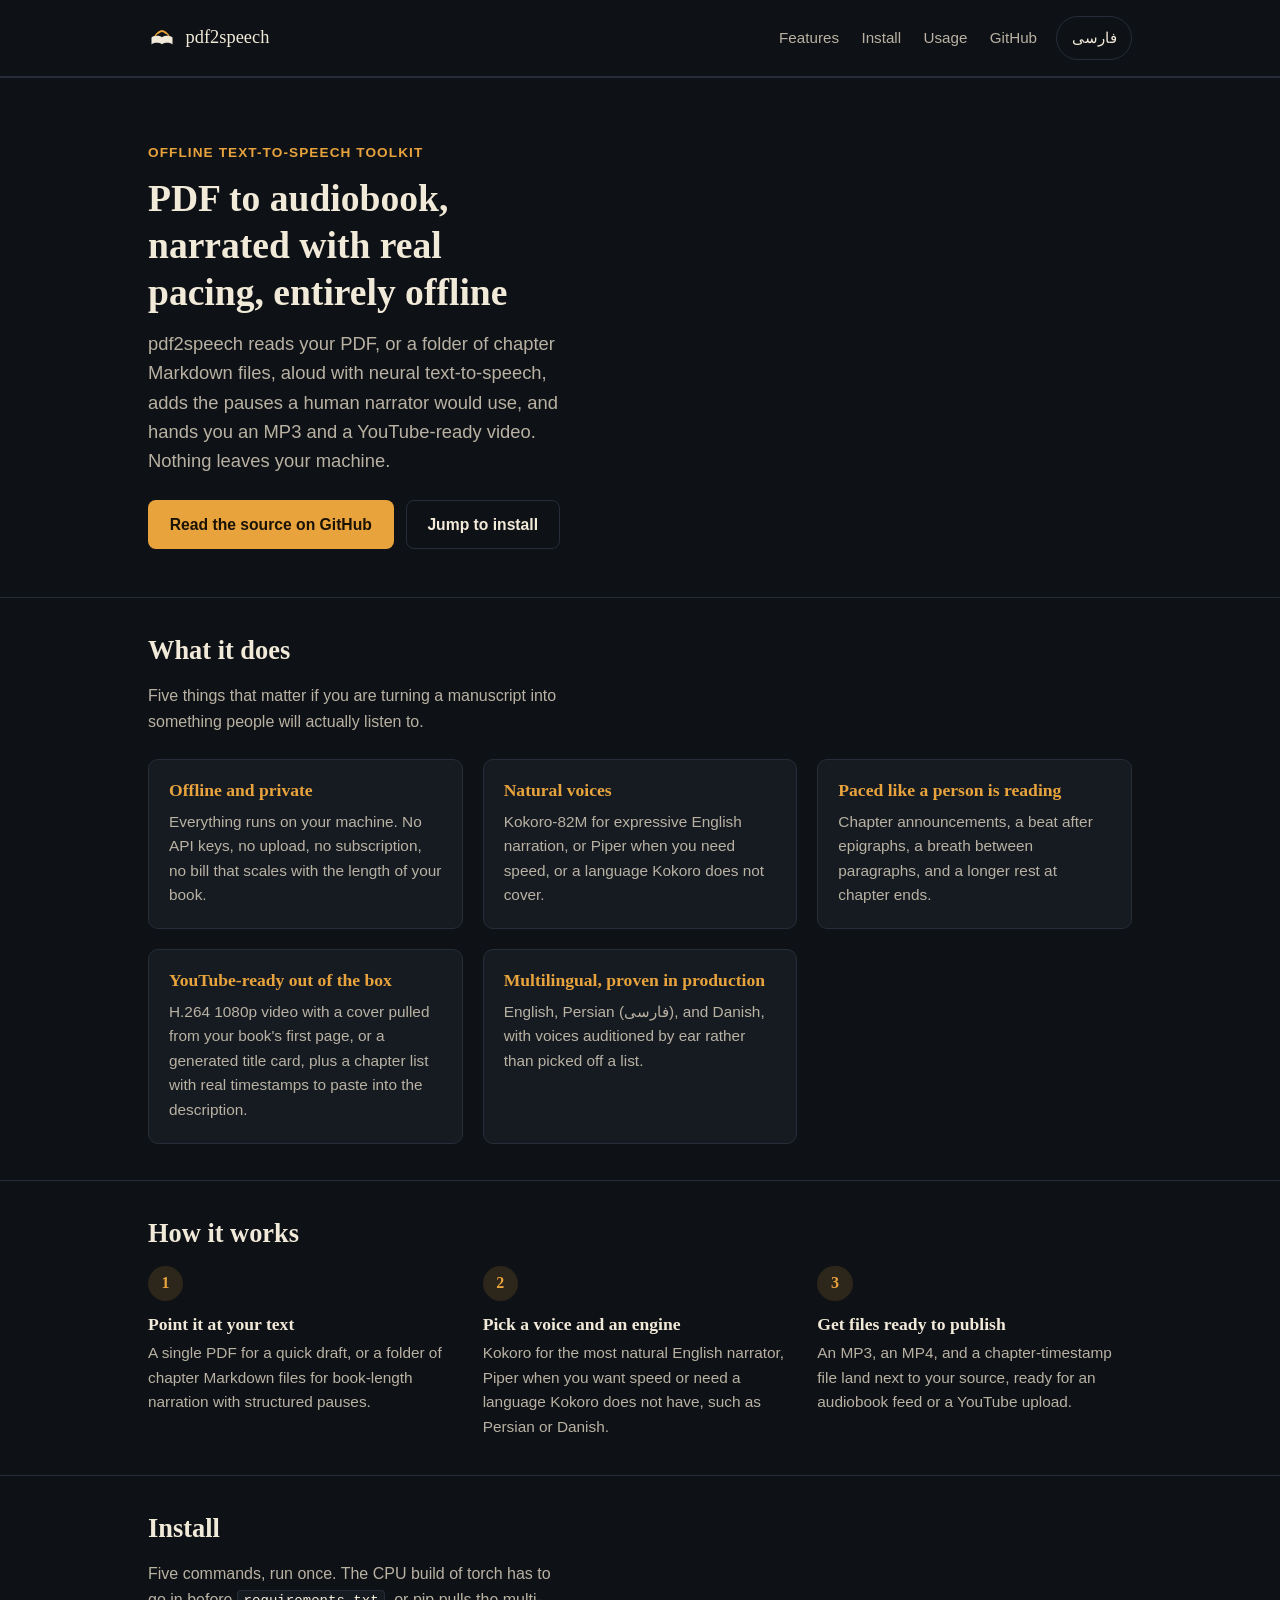
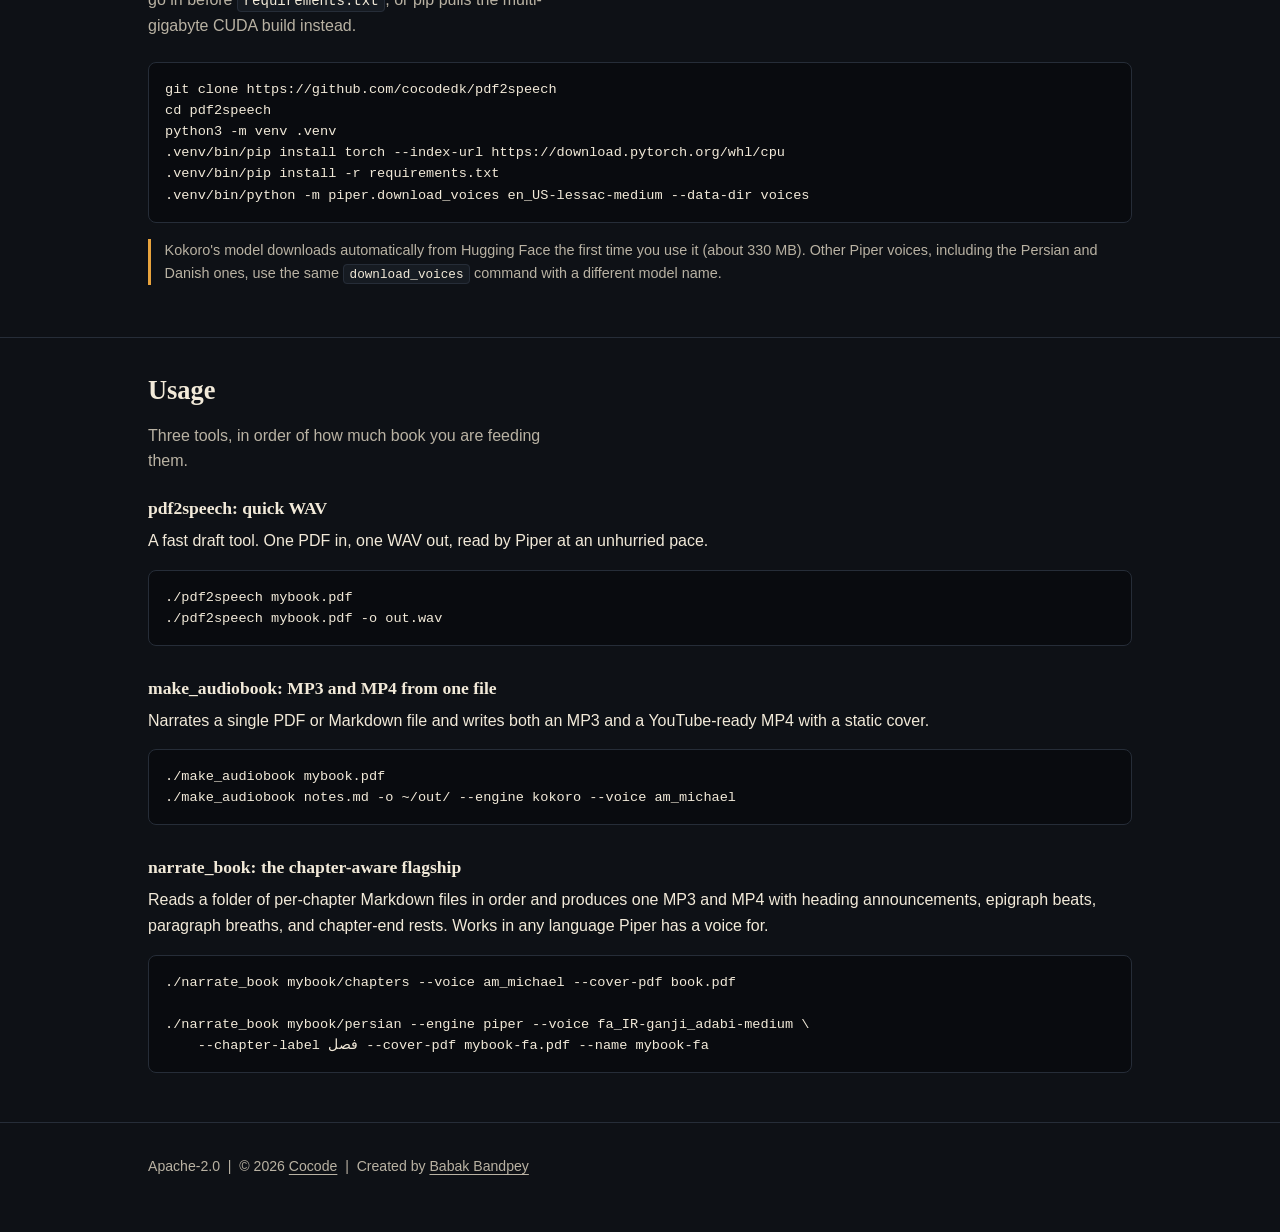
==== website/index.html @ 81193bbe "feat: add full GitHub infrastructure CI with pytest+ruff, manual release workflow, bilingual GitHub " ====
<!--
  SEO notes (pdf2speech, English page)
  Primary keyword:   PDF to audiobook converter (offline)
  Secondary keywords: offline text-to-speech, neural TTS, Kokoro-82M, Piper TTS,
                       YouTube audiobook video, chapter-aware narration,
                       Persian text to speech, Danish text to speech,
                       local / self-hosted TTS tool
  Search intent:     Informational-to-transactional. Developers, indie authors,
                      and self-publishers who want to turn a PDF or a folder of
                      chapter Markdown into a narrated audiobook and a
                      YouTube-ready video, running entirely on their own
                      machine, without a cloud TTS subscription or API key.
-->
<!doctype html>
<html lang="en">
<head>
<meta charset="UTF-8">
<meta name="viewport" content="width=device-width, initial-scale=1">
<title>PDF to Audiobook Converter: Offline, Chapter-Aware TTS</title>
<meta name="description" content="pdf2speech converts a PDF or chapter Markdown into an audiobook MP3 and a YouTube-ready MP4, narrated offline with Kokoro and Piper neural voices.">
<meta name="robots" content="index,follow">
<link rel="canonical" href="https://cocodedk.github.io/pdf2speech/">
<link rel="alternate" hreflang="en" href="https://cocodedk.github.io/pdf2speech/">
<link rel="alternate" hreflang="fa" href="https://cocodedk.github.io/pdf2speech/fa/">
<link rel="alternate" hreflang="x-default" href="https://cocodedk.github.io/pdf2speech/">
<link rel="icon" href="favicon.svg" type="image/svg+xml">
<link rel="stylesheet" href="styles.css">

<meta property="og:type" content="website">
<meta property="og:site_name" content="pdf2speech">
<meta property="og:title" content="PDF to Audiobook Converter: Offline, Chapter-Aware TTS">
<meta property="og:description" content="pdf2speech converts a PDF or chapter Markdown into an audiobook MP3 and a YouTube-ready MP4, narrated offline with Kokoro and Piper neural voices.">
<meta property="og:url" content="https://cocodedk.github.io/pdf2speech/">
<meta property="og:image" content="https://cocodedk.github.io/pdf2speech/og.png">
<meta property="og:image:width" content="1200">
<meta property="og:image:height" content="630">
<meta property="og:image:alt" content="pdf2speech: an open book with a sound wave rising from it">
<meta property="og:locale" content="en_US">
<meta property="og:locale:alternate" content="fa_IR">

<meta name="twitter:card" content="summary_large_image">
<meta name="twitter:title" content="PDF to Audiobook Converter: Offline, Chapter-Aware TTS">
<meta name="twitter:description" content="pdf2speech converts a PDF or chapter Markdown into an audiobook MP3 and a YouTube-ready MP4, narrated offline with Kokoro and Piper neural voices.">
<meta name="twitter:image" content="https://cocodedk.github.io/pdf2speech/og.png">

<script type="application/ld+json">
{
  "@context": "https://schema.org",
  "@type": "SoftwareApplication",
  "name": "pdf2speech",
  "alternateName": "narrate_book",
  "description": "Offline toolkit that converts a PDF or a folder of chapter Markdown files into a narrated audiobook MP3 and a YouTube-ready MP4, using local neural TTS (Kokoro-82M and Piper) with chapter-aware pacing.",
  "applicationCategory": "MultimediaApplication",
  "operatingSystem": "Linux, macOS",
  "url": "https://cocodedk.github.io/pdf2speech/",
  "codeRepository": "https://github.com/cocodedk/pdf2speech",
  "license": "https://www.apache.org/licenses/LICENSE-2.0",
  "offers": {
    "@type": "Offer",
    "price": "0",
    "priceCurrency": "USD"
  },
  "author": {
    "@type": "Person",
    "name": "Babak Bandpey",
    "url": "https://cocode.dk",
    "sameAs": [
      "https://linkedin.com/in/babakbandpey",
      "https://github.com/cocodedk"
    ]
  }
}
</script>
</head>
<body>

<header class="site">
  <div class="container">
    <a class="brand" href="./">
      <svg viewBox="0 0 64 64" aria-hidden="true"><rect width="64" height="64" rx="14" fill="#0e1116"/><path d="M32 30 C 24 25 12 26 8 31 L8 47 C 12 42 24 41 32 46 Z" fill="#f2ead9"/><path d="M32 30 C 40 25 52 26 56 31 L56 47 C 52 42 40 41 32 46 Z" fill="#f2ead9"/><path d="M23 21 Q 32 12 41 21" fill="none" stroke="#e8a33d" stroke-width="3.4" stroke-linecap="round"/><path d="M17 26 Q 32 6 47 26" fill="none" stroke="#e8a33d" stroke-width="3.4" stroke-linecap="round"/></svg>
      pdf2speech
    </a>
    <nav class="site-nav" aria-label="Primary">
      <a href="#features">Features</a>
      <a href="#install">Install</a>
      <a href="#usage">Usage</a>
      <a href="https://github.com/cocodedk/pdf2speech" target="_blank" rel="noreferrer">GitHub</a>
      <a href="fa/" class="lang-switch" hreflang="fa">فارسی</a>
    </nav>
  </div>
</header>

<main>

  <section class="hero">
    <div class="container">
      <p class="kicker">Offline text-to-speech toolkit</p>
      <h1>PDF to audiobook, narrated with real pacing, entirely offline</h1>
      <p class="lede">pdf2speech reads your PDF, or a folder of chapter Markdown files, aloud with neural text-to-speech, adds the pauses a human narrator would use, and hands you an MP3 and a YouTube-ready video. Nothing leaves your machine.</p>
      <div class="cta-row">
        <a class="btn btn-primary" href="https://github.com/cocodedk/pdf2speech" target="_blank" rel="noreferrer">Read the source on GitHub</a>
        <a class="btn btn-secondary" href="#install">Jump to install</a>
      </div>
    </div>
  </section>

  <section id="features">
    <div class="container">
      <h2>What it does</h2>
      <p class="section-intro">Five things that matter if you are turning a manuscript into something people will actually listen to.</p>
      <div class="feature-grid">
        <div class="feature">
          <h3>Offline and private</h3>
          <p>Everything runs on your machine. No API keys, no upload, no subscription, no bill that scales with the length of your book.</p>
        </div>
        <div class="feature">
          <h3>Natural voices</h3>
          <p>Kokoro-82M for expressive English narration, or Piper when you need speed, or a language Kokoro does not cover.</p>
        </div>
        <div class="feature">
          <h3>Paced like a person is reading</h3>
          <p>Chapter announcements, a beat after epigraphs, a breath between paragraphs, and a longer rest at chapter ends.</p>
        </div>
        <div class="feature">
          <h3>YouTube-ready out of the box</h3>
          <p>H.264 1080p video with a cover pulled from your book's first page, or a generated title card, plus a chapter list with real timestamps to paste into the description.</p>
        </div>
        <div class="feature">
          <h3>Multilingual, proven in production</h3>
          <p>English, Persian (فارسی), and Danish, with voices auditioned by ear rather than picked off a list.</p>
        </div>
      </div>
    </div>
  </section>

  <section id="how-it-works">
    <div class="container">
      <h2>How it works</h2>
      <ol class="steps">
        <li>
          <span class="num">1</span>
          <h3>Point it at your text</h3>
          <p>A single PDF for a quick draft, or a folder of chapter Markdown files for book-length narration with structured pauses.</p>
        </li>
        <li>
          <span class="num">2</span>
          <h3>Pick a voice and an engine</h3>
          <p>Kokoro for the most natural English narrator, Piper when you want speed or need a language Kokoro does not have, such as Persian or Danish.</p>
        </li>
        <li>
          <span class="num">3</span>
          <h3>Get files ready to publish</h3>
          <p>An MP3, an MP4, and a chapter-timestamp file land next to your source, ready for an audiobook feed or a YouTube upload.</p>
        </li>
      </ol>
    </div>
  </section>

  <section id="install">
    <div class="container">
      <h2>Install</h2>
      <p class="section-intro">Five commands, run once. The CPU build of torch has to go in before <code>requirements.txt</code>, or pip pulls the multi-gigabyte CUDA build instead.</p>
      <pre><code>git clone https://github.com/cocodedk/pdf2speech
cd pdf2speech
python3 -m venv .venv
.venv/bin/pip install torch --index-url https://download.pytorch.org/whl/cpu
.venv/bin/pip install -r requirements.txt
.venv/bin/python -m piper.download_voices en_US-lessac-medium --data-dir voices</code></pre>
      <p class="note">Kokoro's model downloads automatically from Hugging Face the first time you use it (about 330 MB). Other Piper voices, including the Persian and Danish ones, use the same <code>download_voices</code> command with a different model name.</p>
    </div>
  </section>

  <section id="usage">
    <div class="container">
      <h2>Usage</h2>
      <p class="section-intro">Three tools, in order of how much book you are feeding them.</p>

      <div class="usage-block">
        <h3>pdf2speech: quick WAV</h3>
        <p>A fast draft tool. One PDF in, one WAV out, read by Piper at an unhurried pace.</p>
        <pre><code>./pdf2speech mybook.pdf
./pdf2speech mybook.pdf -o out.wav</code></pre>
      </div>

      <div class="usage-block">
        <h3>make_audiobook: MP3 and MP4 from one file</h3>
        <p>Narrates a single PDF or Markdown file and writes both an MP3 and a YouTube-ready MP4 with a static cover.</p>
        <pre><code>./make_audiobook mybook.pdf
./make_audiobook notes.md -o ~/out/ --engine kokoro --voice am_michael</code></pre>
      </div>

      <div class="usage-block">
        <h3>narrate_book: the chapter-aware flagship</h3>
        <p>Reads a folder of per-chapter Markdown files in order and produces one MP3 and MP4 with heading announcements, epigraph beats, paragraph breaths, and chapter-end rests. Works in any language Piper has a voice for.</p>
        <pre><code>./narrate_book mybook/chapters --voice am_michael --cover-pdf book.pdf

./narrate_book mybook/persian --engine piper --voice fa_IR-ganji_adabi-medium \
    --chapter-label فصل --cover-pdf mybook-fa.pdf --name mybook-fa</code></pre>
      </div>
    </div>
  </section>

</main>

<footer class="site">
  <div class="container">
    <p>Apache-2.0 &nbsp;|&nbsp; © 2026 <a href="https://cocode.dk" target="_blank" rel="noreferrer">Cocode</a> &nbsp;|&nbsp; Created by <a href="https://linkedin.com/in/babakbandpey" target="_blank" rel="noreferrer">Babak Bandpey</a></p>
  </div>
</footer>

</body>
</html>
---- website/styles.css ----
/*
  pdf2speech - shared stylesheet (EN + FA)
  Identity: "a book that speaks". Deep ink background, one warm amber
  accent, soft cream text. Serif headings, system sans body.
  Mobile-first: base styles target ~360px; min-width layers at
  640 / 768 / 1024px. [dir="rtl"] holds the Persian overrides.
*/

:root {
  --ink: #0e1116;
  --ink-raised: #161b22;
  --ink-line: #262d38;
  --amber: #e8a33d;
  --amber-soft: rgba(232, 163, 61, 0.14);
  --cream: #f2ead9;
  --cream-dim: #b9b2a3;
  --serif: Georgia, "Times New Roman", Cambria, serif;
  --sans: -apple-system, BlinkMacSystemFont, "Segoe UI", Roboto, Helvetica,
    Arial, sans-serif;
  --mono: ui-monospace, SFMono-Regular, Menlo, Consolas, "Liberation Mono",
    monospace;
  --max: 46rem;
}

* {
  box-sizing: border-box;
}

html {
  -webkit-text-size-adjust: 100%;
}

body {
  margin: 0;
  background: var(--ink);
  color: var(--cream);
  font-family: var(--sans);
  font-size: 16px;
  line-height: 1.6;
  overflow-x: hidden;
}

img,
svg {
  max-width: 100%;
  height: auto;
}

a {
  color: var(--amber);
  text-decoration-thickness: 1px;
  text-underline-offset: 3px;
}

a:hover,
a:focus-visible {
  text-decoration-thickness: 2px;
}

h1,
h2,
h3 {
  font-family: var(--serif);
  line-height: 1.25;
  color: var(--cream);
}

h1 {
  font-size: 1.9rem;
  margin: 0 0 0.75rem;
}

h2 {
  font-size: 1.4rem;
  margin: 0 0 1rem;
}

h3 {
  font-size: 1.1rem;
  margin: 0 0 0.5rem;
}

p {
  margin: 0 0 1rem;
}

.container {
  width: 100%;
  max-width: 64rem;
  margin: 0 auto;
  padding: 0 1.25rem;
}

/* ---------- header / nav ---------- */

header.site {
  border-bottom: 1px solid var(--ink-line);
  padding: 1rem 0;
}

header.site .container {
  display: flex;
  align-items: center;
  justify-content: space-between;
  gap: 0.75rem;
  flex-wrap: wrap;
}

.brand {
  display: flex;
  align-items: center;
  gap: 0.6rem;
  font-family: var(--serif);
  font-size: 1.15rem;
  color: var(--cream);
  text-decoration: none;
}

.brand img,
.brand svg {
  width: 28px;
  height: 28px;
  flex-shrink: 0;
}

nav.site-nav {
  display: flex;
  align-items: center;
  gap: 1rem;
  flex-wrap: wrap;
}

nav.site-nav a {
  color: var(--cream-dim);
  text-decoration: none;
  font-size: 0.95rem;
  padding: 0.4rem 0.2rem;
}

nav.site-nav a:hover,
nav.site-nav a:focus-visible {
  color: var(--amber);
}

.lang-switch {
  border: 1px solid var(--ink-line);
  border-radius: 999px;
  padding: 0.4rem 0.9rem !important;
  color: var(--cream) !important;
  min-height: 44px;
  display: inline-flex;
  align-items: center;
}

.lang-switch:hover,
.lang-switch:focus-visible {
  border-color: var(--amber);
  color: var(--amber) !important;
}

/* ---------- hero ---------- */

.hero {
  padding: 2.75rem 0 2.25rem;
}

.hero .kicker {
  color: var(--amber);
  font-size: 0.85rem;
  letter-spacing: 0.08em;
  text-transform: uppercase;
  font-weight: 600;
  margin: 0 0 0.75rem;
}

.hero h1 {
  max-width: 22ch;
}

.hero .lede {
  font-size: 1.05rem;
  color: var(--cream-dim);
  max-width: 42ch;
}

.cta-row {
  display: flex;
  flex-direction: column;
  gap: 0.75rem;
  margin-top: 1.5rem;
}

.btn {
  display: inline-flex;
  align-items: center;
  justify-content: center;
  min-height: 44px;
  padding: 0.7rem 1.3rem;
  border-radius: 8px;
  text-decoration: none;
  font-weight: 600;
  font-size: 0.98rem;
  border: 1px solid transparent;
}

.btn-primary {
  background: var(--amber);
  color: #1a1305;
}

.btn-primary:hover,
.btn-primary:focus-visible {
  background: #f0b054;
}

.btn-secondary {
  border-color: var(--ink-line);
  color: var(--cream);
}

.btn-secondary:hover,
.btn-secondary:focus-visible {
  border-color: var(--amber);
  color: var(--amber);
}

/* ---------- sections ---------- */

section {
  padding: 2.25rem 0;
  border-top: 1px solid var(--ink-line);
}

section .section-intro {
  color: var(--cream-dim);
  max-width: 46ch;
  margin: 0 0 1.5rem;
}

/* ---------- feature grid ---------- */

.feature-grid {
  display: grid;
  grid-template-columns: 1fr;
  gap: 1.25rem;
}

.feature {
  background: var(--ink-raised);
  border: 1px solid var(--ink-line);
  border-radius: 10px;
  padding: 1.25rem;
}

.feature h3 {
  color: var(--amber);
}

.feature p {
  color: var(--cream-dim);
  margin: 0;
  font-size: 0.96rem;
}

/* ---------- steps ---------- */

.steps {
  list-style: none;
  margin: 0;
  padding: 0;
  display: grid;
  grid-template-columns: 1fr;
  gap: 1.25rem;
  counter-reset: step;
}

.steps li {
  position: relative;
  padding-inline-start: 3rem;
}

.steps .num {
  position: absolute;
  inset-inline-start: 0;
  top: 0;
  width: 2.2rem;
  height: 2.2rem;
  border-radius: 50%;
  background: var(--amber-soft);
  color: var(--amber);
  font-family: var(--serif);
  font-weight: 700;
  display: flex;
  align-items: center;
  justify-content: center;
  font-size: 1rem;
}

.steps h3 {
  margin-bottom: 0.35rem;
}

.steps p {
  color: var(--cream-dim);
  margin: 0;
  font-size: 0.96rem;
}

/* ---------- code blocks ---------- */

pre {
  background: #090b0f;
  border: 1px solid var(--ink-line);
  border-radius: 8px;
  padding: 1rem;
  overflow-x: auto;
  font-size: 0.85rem;
  line-height: 1.55;
  -webkit-overflow-scrolling: touch;
}

code {
  font-family: var(--mono);
  color: var(--cream);
}

p code,
li code {
  background: var(--ink-raised);
  border: 1px solid var(--ink-line);
  border-radius: 4px;
  padding: 0.1rem 0.35rem;
  font-size: 0.88em;
}

.note {
  font-size: 0.9rem;
  color: var(--cream-dim);
  border-inline-start: 3px solid var(--amber);
  padding-inline-start: 0.85rem;
  margin: 1rem 0;
}

.usage-block {
  margin-bottom: 2rem;
}

.usage-block:last-child {
  margin-bottom: 0;
}

/* ---------- footer ---------- */

footer.site {
  border-top: 1px solid var(--ink-line);
  padding: 2rem 0 2.5rem;
}

footer.site p {
  color: var(--cream-dim);
  font-size: 0.88rem;
  margin: 0;
}

footer.site a {
  color: var(--cream-dim);
}

footer.site a:hover,
footer.site a:focus-visible {
  color: var(--amber);
}

/* ---------- breakpoints ---------- */

@media (min-width: 640px) {
  .hero h1 {
    font-size: 2.35rem;
  }

  .cta-row {
    flex-direction: row;
  }

  .feature-grid {
    grid-template-columns: 1fr 1fr;
  }
}

@media (min-width: 768px) {
  h1 {
    font-size: 2.6rem;
  }

  h2 {
    font-size: 1.65rem;
  }

  .hero {
    padding: 4rem 0 3rem;
  }

  .steps {
    grid-template-columns: repeat(3, 1fr);
  }

  .steps li {
    padding-inline-start: 0;
    padding-top: 3rem;
  }

  .steps .num {
    inset-inline-start: 0;
    top: 0;
  }
}

@media (min-width: 1024px) {
  .feature-grid {
    grid-template-columns: repeat(3, 1fr);
  }

  .hero .lede {
    font-size: 1.15rem;
  }
}

/* ============================================================
   RTL (Persian) overrides
   ============================================================ */

[dir="rtl"] body {
  font-family: "Vazirmatn", var(--sans);
}

[dir="rtl"] h1,
[dir="rtl"] h2,
[dir="rtl"] h3 {
  font-family: "Vazirmatn", var(--serif);
  font-weight: 700;
}

[dir="rtl"] .kicker {
  letter-spacing: 0;
}

[dir="rtl"] code,
[dir="rtl"] pre,
[dir="rtl"] .steps .num {
  direction: ltr;
  unicode-bidi: isolate;
}

[dir="rtl"] pre {
  text-align: left;
}

[dir="rtl"] .note {
  border-inline-start: none;
  border-inline-end: 3px solid var(--amber);
  padding-inline-start: 0;
  padding-inline-end: 0.85rem;
}
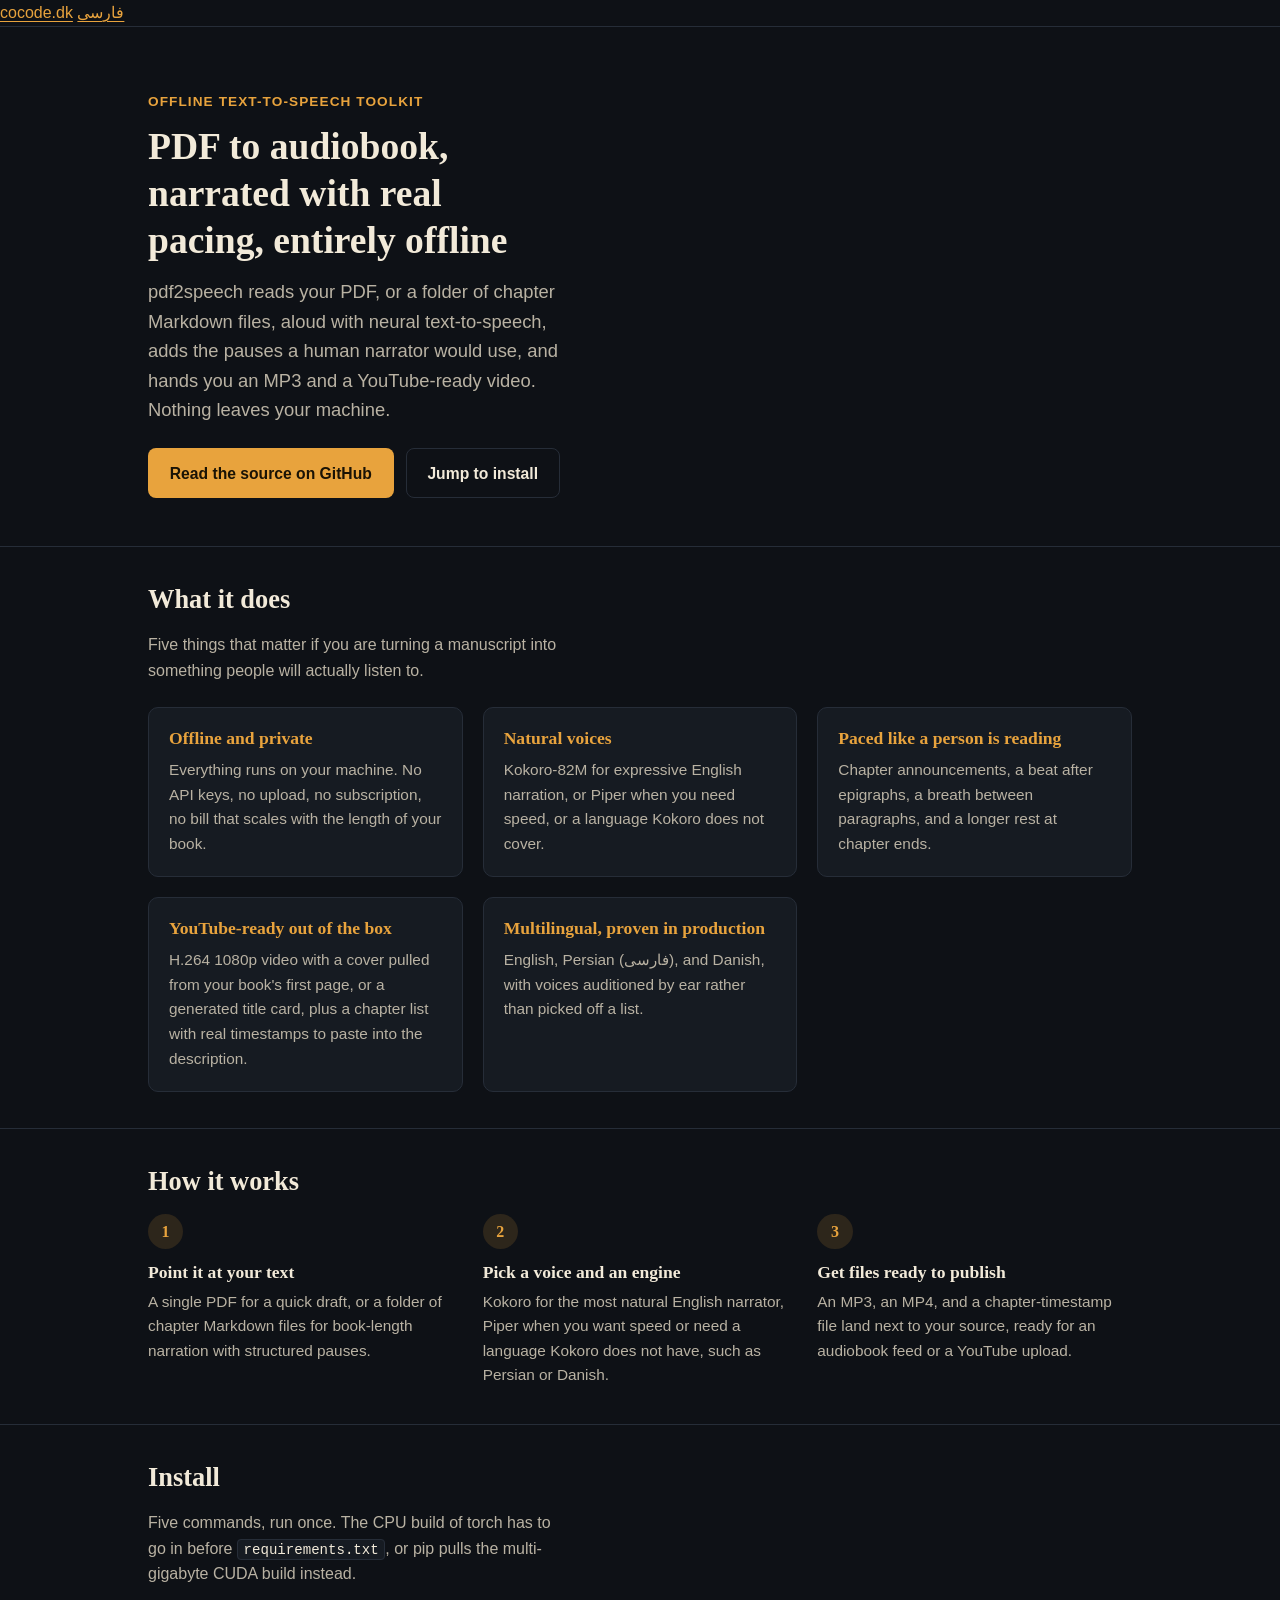
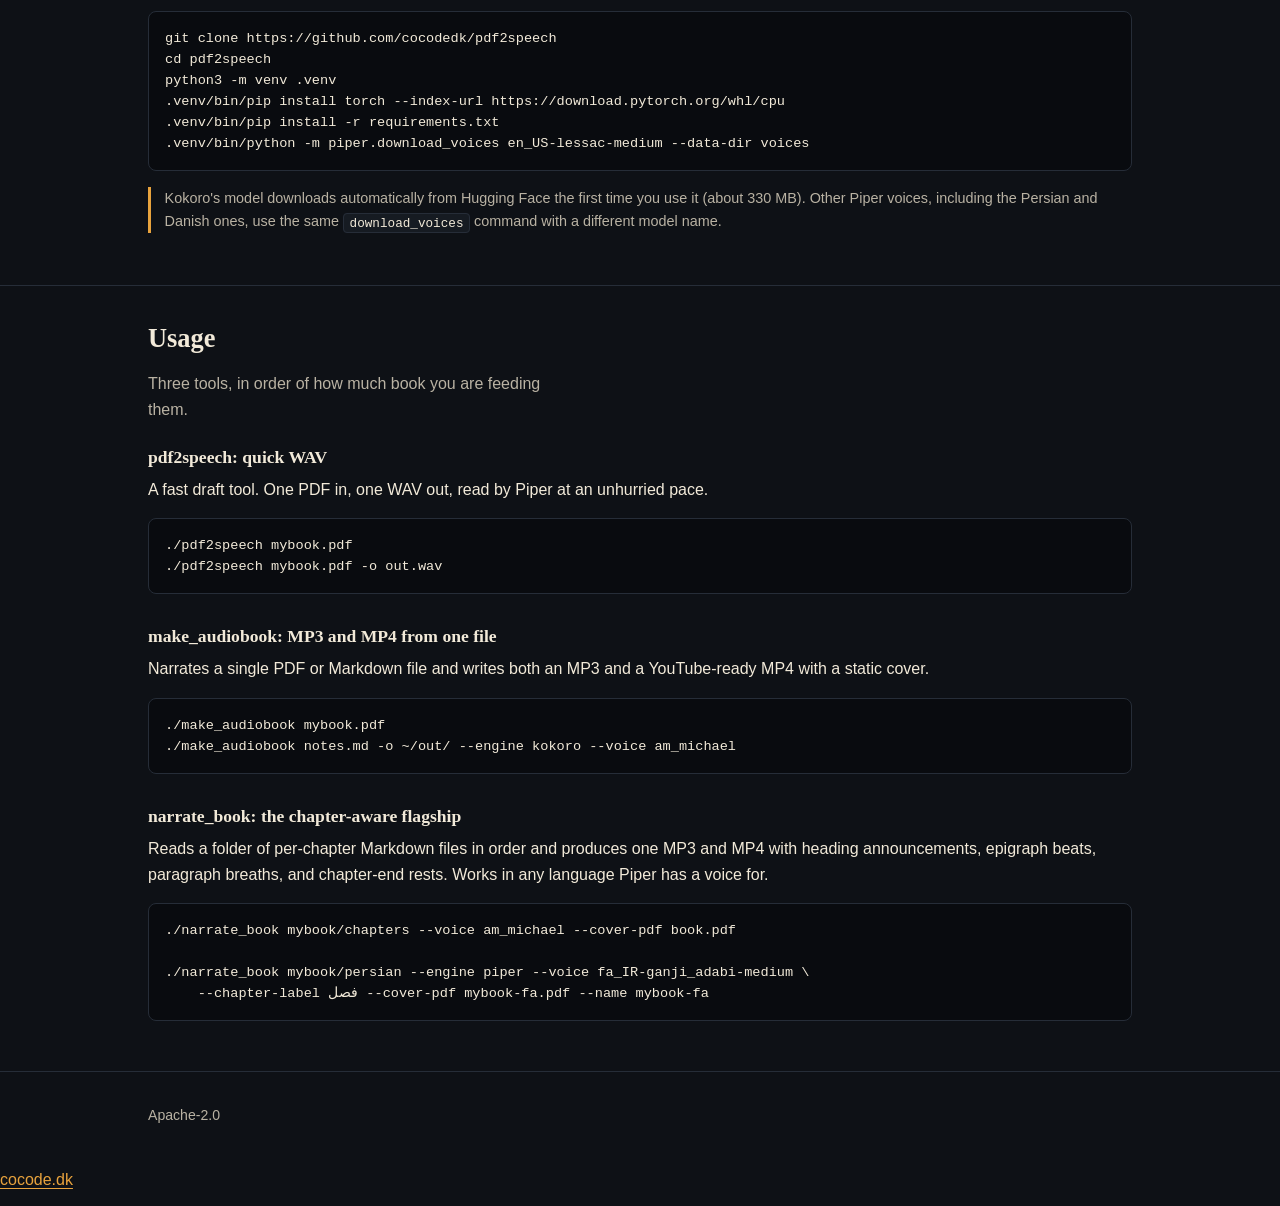
==== commit d7851a35: "feat(site): wear the cocode.dk family frame Replaces the site's own dark top bar (wordmark, section " ====
--- a/website/index.html
+++ b/website/index.html
@@ -19,19 +19,21 @@
 <title>PDF to Audiobook Converter: Offline, Chapter-Aware TTS</title>
 <meta name="description" content="pdf2speech converts a PDF or chapter Markdown into an audiobook MP3 and a YouTube-ready MP4, narrated offline with Kokoro and Piper neural voices.">
 <meta name="robots" content="index,follow">
-<link rel="canonical" href="https://cocodedk.github.io/pdf2speech/">
-<link rel="alternate" hreflang="en" href="https://cocodedk.github.io/pdf2speech/">
-<link rel="alternate" hreflang="fa" href="https://cocodedk.github.io/pdf2speech/fa/">
-<link rel="alternate" hreflang="x-default" href="https://cocodedk.github.io/pdf2speech/">
+<link rel="canonical" href="https://pdf2speech.cocode.dk/">
+<link rel="alternate" hreflang="en" href="https://pdf2speech.cocode.dk/">
+<link rel="alternate" hreflang="fa" href="https://pdf2speech.cocode.dk/fa/">
+<link rel="alternate" hreflang="x-default" href="https://pdf2speech.cocode.dk/">
 <link rel="icon" href="favicon.svg" type="image/svg+xml">
 <link rel="stylesheet" href="styles.css">
+<link rel="stylesheet" href="https://brand.cocode.dk/v1.css">
+<script type="module" src="https://brand.cocode.dk/v1.js"></script>
 
 <meta property="og:type" content="website">
 <meta property="og:site_name" content="pdf2speech">
 <meta property="og:title" content="PDF to Audiobook Converter: Offline, Chapter-Aware TTS">
 <meta property="og:description" content="pdf2speech converts a PDF or chapter Markdown into an audiobook MP3 and a YouTube-ready MP4, narrated offline with Kokoro and Piper neural voices.">
-<meta property="og:url" content="https://cocodedk.github.io/pdf2speech/">
-<meta property="og:image" content="https://cocodedk.github.io/pdf2speech/og.png">
+<meta property="og:url" content="https://pdf2speech.cocode.dk/">
+<meta property="og:image" content="https://pdf2speech.cocode.dk/og.png">
 <meta property="og:image:width" content="1200">
 <meta property="og:image:height" content="630">
 <meta property="og:image:alt" content="pdf2speech: an open book with a sound wave rising from it">
@@ -41,7 +43,7 @@
 <meta name="twitter:card" content="summary_large_image">
 <meta name="twitter:title" content="PDF to Audiobook Converter: Offline, Chapter-Aware TTS">
 <meta name="twitter:description" content="pdf2speech converts a PDF or chapter Markdown into an audiobook MP3 and a YouTube-ready MP4, narrated offline with Kokoro and Piper neural voices.">
-<meta name="twitter:image" content="https://cocodedk.github.io/pdf2speech/og.png">
+<meta name="twitter:image" content="https://pdf2speech.cocode.dk/og.png">
 
 <script type="application/ld+json">
 {
@@ -52,7 +54,7 @@
   "description": "Offline toolkit that converts a PDF or a folder of chapter Markdown files into a narrated audiobook MP3 and a YouTube-ready MP4, using local neural TTS (Kokoro-82M and Piper) with chapter-aware pacing.",
   "applicationCategory": "MultimediaApplication",
   "operatingSystem": "Linux, macOS",
-  "url": "https://cocodedk.github.io/pdf2speech/",
+  "url": "https://pdf2speech.cocode.dk/",
   "codeRepository": "https://github.com/cocodedk/pdf2speech",
   "license": "https://www.apache.org/licenses/LICENSE-2.0",
   "offers": {
@@ -74,21 +76,14 @@
 </head>
 <body>
 
-<header class="site">
-  <div class="container">
-    <a class="brand" href="./">
-      <svg viewBox="0 0 64 64" aria-hidden="true"><rect width="64" height="64" rx="14" fill="#0e1116"/><path d="M32 30 C 24 25 12 26 8 31 L8 47 C 12 42 24 41 32 46 Z" fill="#f2ead9"/><path d="M32 30 C 40 25 52 26 56 31 L56 47 C 52 42 40 41 32 46 Z" fill="#f2ead9"/><path d="M23 21 Q 32 12 41 21" fill="none" stroke="#e8a33d" stroke-width="3.4" stroke-linecap="round"/><path d="M17 26 Q 32 6 47 26" fill="none" stroke="#e8a33d" stroke-width="3.4" stroke-linecap="round"/></svg>
-      pdf2speech
-    </a>
-    <nav class="site-nav" aria-label="Primary">
-      <a href="#features">Features</a>
-      <a href="#install">Install</a>
-      <a href="#usage">Usage</a>
-      <a href="https://github.com/cocodedk/pdf2speech" target="_blank" rel="noreferrer">GitHub</a>
-      <a href="fa/" class="lang-switch" hreflang="fa">فارسی</a>
-    </nav>
-  </div>
-</header>
+<!-- The cocode.dk family frame. Without JavaScript its children show instead: a way home
+     and the language link. The in-page section jumps go in `links`, since they are the
+     site's real navigation and would otherwise be lost with the top bar. -->
+<cocode-head project="pdf2speech" accent="#e8a33d" on-accent="#1a1305" dark
+  links="Features:#features,Install:#install,Usage:#usage">
+  <a href="https://cocode.dk">cocode.dk</a>
+  <a href="fa/" hreflang="fa">فارسی</a>
+</cocode-head>
 
 <main>
 
@@ -204,9 +199,13 @@
 
 <footer class="site">
   <div class="container">
-    <p>Apache-2.0 &nbsp;|&nbsp; © 2026 <a href="https://cocode.dk" target="_blank" rel="noreferrer">Cocode</a> &nbsp;|&nbsp; Created by <a href="https://linkedin.com/in/babakbandpey" target="_blank" rel="noreferrer">Babak Bandpey</a></p>
+    <p>Apache-2.0</p>
   </div>
 </footer>
 
+<cocode-foot repo="cocodedk/pdf2speech" dark>
+  <a href="https://cocode.dk">cocode.dk</a>
+</cocode-foot>
+
 </body>
 </html>
--- a/website/styles.css
+++ b/website/styles.css
@@ -91,72 +91,8 @@
   padding: 0 1.25rem;
 }
 
-/* ---------- header / nav ---------- */
-
-header.site {
-  border-bottom: 1px solid var(--ink-line);
-  padding: 1rem 0;
-}
-
-header.site .container {
-  display: flex;
-  align-items: center;
-  justify-content: space-between;
-  gap: 0.75rem;
-  flex-wrap: wrap;
-}
-
-.brand {
-  display: flex;
-  align-items: center;
-  gap: 0.6rem;
-  font-family: var(--serif);
-  font-size: 1.15rem;
-  color: var(--cream);
-  text-decoration: none;
-}
-
-.brand img,
-.brand svg {
-  width: 28px;
-  height: 28px;
-  flex-shrink: 0;
-}
-
-nav.site-nav {
-  display: flex;
-  align-items: center;
-  gap: 1rem;
-  flex-wrap: wrap;
-}
-
-nav.site-nav a {
-  color: var(--cream-dim);
-  text-decoration: none;
-  font-size: 0.95rem;
-  padding: 0.4rem 0.2rem;
-}
-
-nav.site-nav a:hover,
-nav.site-nav a:focus-visible {
-  color: var(--amber);
-}
-
-.lang-switch {
-  border: 1px solid var(--ink-line);
-  border-radius: 999px;
-  padding: 0.4rem 0.9rem !important;
-  color: var(--cream) !important;
-  min-height: 44px;
-  display: inline-flex;
-  align-items: center;
-}
-
-.lang-switch:hover,
-.lang-switch:focus-visible {
-  border-color: var(--amber);
-  color: var(--amber) !important;
-}
+/* The cocode.dk frame lines up with this column; keep the gutters in step. */
+cocode-head, cocode-foot { --cocode-max: 64rem; --cocode-gutter: 1.25rem; }
 
 /* ---------- hero ---------- */
 
